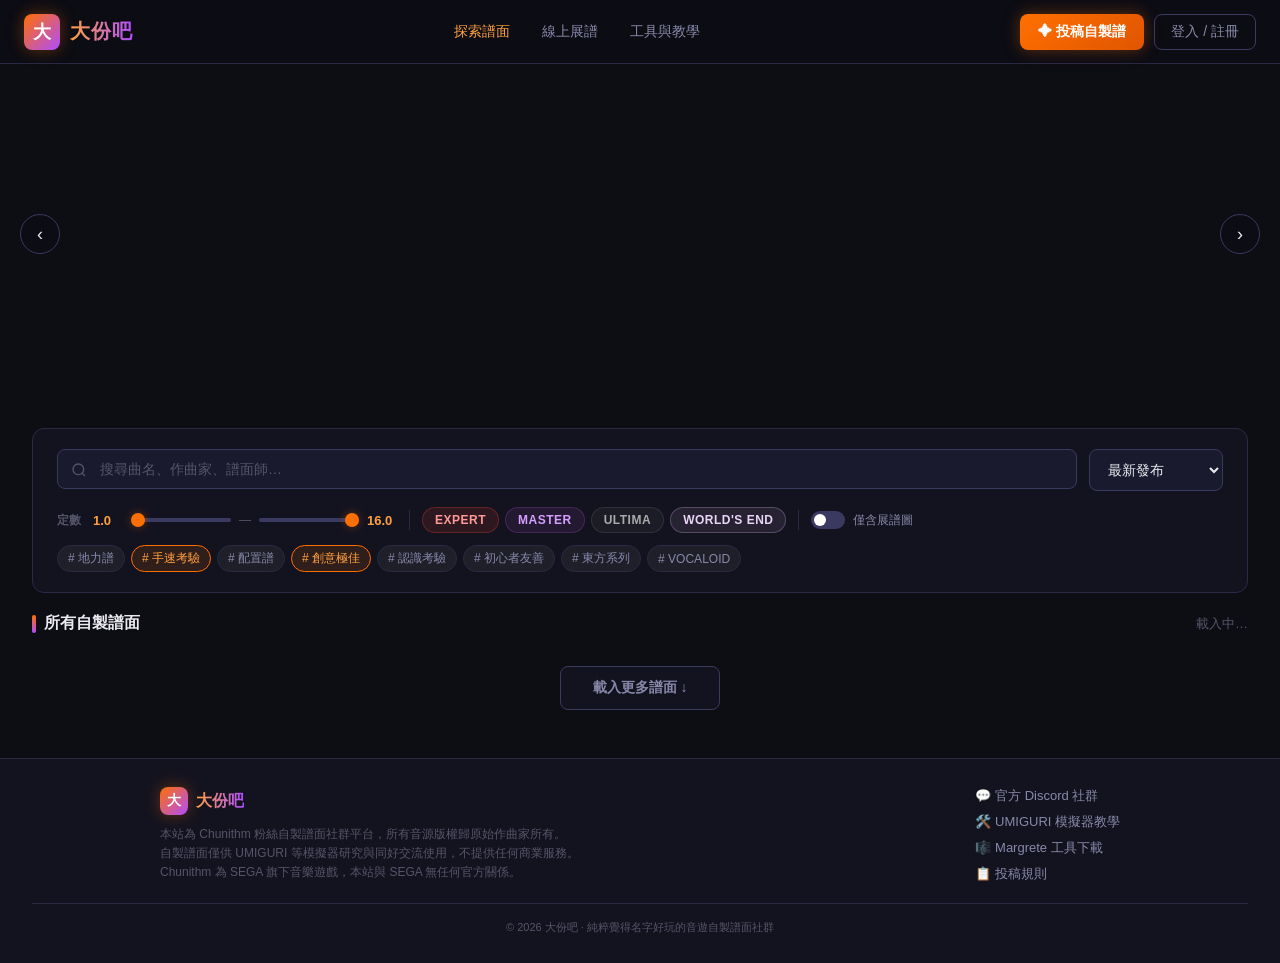
==== index.html @ 1bcd526a "Update account UI, restore provider avatars, and edit published charts" ====
<!DOCTYPE html>
<html lang="zh-TW">
<head>
  <meta charset="UTF-8" />
  <meta name="viewport" content="width=device-width, initial-scale=1.0" />
  <title>大份吧 — Chunithm 自製譜面社群</title>
  <style>
    /* ===== RESET & BASE ===== */
    *, *::before, *::after { box-sizing: border-box; margin: 0; padding: 0; }

    :root {
      --bg: #0d0d14;
      --bg2: #13131f;
      --bg3: #1a1a2e;
      --card-bg: #16162a;
      --border: #2a2a44;
      --border-bright: #3a3a60;
      --orange: #ff6f00;
      --orange-light: #ffa040;
      --orange-glow: rgba(255,111,0,0.35);
      --neon-purple: #b04dff;
      --neon-blue: #3de4ff;
      --neon-pink: #ff3daa;
      --expert: #c0392b;
      --master: #7d3c98;
      --ultima: #1a1a1a;
      --worlds-end: #e8d5f5;
      --text: #eaeaf0;
      --text-dim: #8888aa;
      --text-dimmer: #55556a;
      --radius: 12px;
      --shadow-glow: 0 0 20px rgba(255,111,0,0.2), 0 4px 24px rgba(0,0,0,0.6);
    }

    html { scroll-behavior: smooth; }

    body {
      background: var(--bg);
      color: var(--text);
      font-family: 'Segoe UI', 'Noto Sans TC', sans-serif;
      min-height: 100vh;
      overflow-x: hidden;
    }

    ::-webkit-scrollbar { width: 6px; }
    ::-webkit-scrollbar-track { background: var(--bg); }
    ::-webkit-scrollbar-thumb { background: var(--border-bright); border-radius: 3px; }

    .neon-orange { color: var(--orange-light); text-shadow: 0 0 12px var(--orange-glow); }
    .neon-purple { color: var(--neon-purple); }
    .neon-blue   { color: var(--neon-blue); }

    /* ===== HEADER ===== */
    header {
      position: sticky; top: 0; z-index: 100;
      background: rgba(13,13,20,0.85);
      backdrop-filter: blur(16px);
      border-bottom: 1px solid var(--border);
      padding: 0 24px; height: 64px;
      display: flex; align-items: center; justify-content: space-between; gap: 16px;
    }
    .logo { display: flex; align-items: center; gap: 10px; text-decoration: none; flex-shrink: 0; }
    .logo-icon {
      width: 36px; height: 36px;
      background: linear-gradient(135deg, var(--orange) 0%, var(--neon-purple) 100%);
      border-radius: 8px; display: flex; align-items: center; justify-content: center;
      font-weight: 900; font-size: 18px; color: #fff;
      box-shadow: 0 0 16px var(--orange-glow);
    }
    .logo-text {
      font-size: 20px; font-weight: 900;
      background: linear-gradient(90deg, var(--orange-light), var(--neon-purple));
      -webkit-background-clip: text; -webkit-text-fill-color: transparent;
      letter-spacing: 1px;
    }
    nav { display: flex; align-items: center; gap: 4px; }
    nav a {
      color: var(--text-dim); text-decoration: none;
      padding: 8px 14px; border-radius: 8px; font-size: 14px; font-weight: 500;
      transition: all 0.2s; white-space: nowrap;
    }
    nav a:hover { color: var(--text); background: rgba(255,255,255,0.07); }
    nav a.active { color: var(--orange-light); }
    .header-right { display: flex; align-items: center; gap: 10px; }
    .btn-submit {
      background: linear-gradient(135deg, var(--orange) 0%, #e05500 100%);
      color: #fff; border: none; cursor: pointer;
      padding: 9px 18px; border-radius: 8px; font-size: 14px; font-weight: 700;
      box-shadow: 0 0 16px var(--orange-glow); transition: all 0.2s; white-space: nowrap;
    }
    .btn-submit:hover { transform: translateY(-1px); box-shadow: 0 0 24px var(--orange-glow), 0 4px 12px rgba(0,0,0,0.4); }
    .btn-login {
      background: transparent; color: var(--text-dim);
      border: 1px solid var(--border-bright); cursor: pointer;
      padding: 8px 16px; border-radius: 8px; font-size: 14px; font-weight: 500; transition: all 0.2s;
    }
    .btn-login:hover { color: var(--text); border-color: var(--text-dim); }
    .hamburger { display: none; flex-direction: column; gap: 5px; cursor: pointer; padding: 4px; }
    .hamburger span { display: block; width: 22px; height: 2px; background: var(--text-dim); border-radius: 2px; transition: all 0.3s; }

    /* ===== MOBILE DRAWER ===== */
    .drawer-overlay { display: none; position: fixed; inset: 0; z-index: 200; background: rgba(0,0,0,0.6); backdrop-filter: blur(4px); }
    .drawer-overlay.open { display: block; }
    .drawer {
      position: fixed; top: 0; right: -280px; bottom: 0; width: 260px; z-index: 201;
      background: var(--bg2); border-left: 1px solid var(--border);
      padding: 24px 20px; display: flex; flex-direction: column; gap: 8px; transition: right 0.3s ease;
    }
    .drawer.open { right: 0; }
    .drawer-close { align-self: flex-end; background: none; border: none; color: var(--text-dim); font-size: 24px; cursor: pointer; margin-bottom: 8px; }
    .drawer a { color: var(--text-dim); text-decoration: none; padding: 12px 16px; border-radius: 8px; font-size: 15px; font-weight: 500; transition: all 0.2s; }
    .drawer a:hover { color: var(--text); background: rgba(255,255,255,0.07); }

    /* ===== MODAL ===== */
    .modal-overlay { display: none; position: fixed; inset: 0; z-index: 300; background: rgba(0,0,0,0.7); backdrop-filter: blur(8px); align-items: center; justify-content: center; }
    .modal-overlay.open { display: flex; }
    .modal {
      background: var(--bg2); border: 1px solid var(--border-bright); border-radius: 20px;
      padding: 40px 36px; width: 90%; max-width: 400px; text-align: center;
      box-shadow: var(--shadow-glow); animation: modalIn 0.25s ease;
    }
    @keyframes modalIn { from { opacity:0; transform:scale(0.92) translateY(20px); } to { opacity:1; transform:scale(1) translateY(0); } }
    .modal h2 { font-size: 22px; font-weight: 800; margin-bottom: 8px; }
    .modal p { color: var(--text-dim); font-size: 14px; margin-bottom: 28px; }
    .oauth-btn {
      display: flex; align-items: center; justify-content: center; gap: 12px; width: 100%;
      padding: 13px 20px; border-radius: 10px; border: 1px solid var(--border-bright);
      background: var(--bg3); color: var(--text); font-size: 15px; font-weight: 600;
      cursor: pointer; transition: all 0.2s; margin-bottom: 12px;
    }
    .oauth-btn:hover { border-color: var(--orange); background: rgba(255,111,0,0.08); }
    .modal-close-btn { background: none; border: none; color: var(--text-dimmer); font-size: 13px; cursor: pointer; margin-top: 8px; }
    .modal-close-btn:hover { color: var(--text-dim); }

    /* ===== HERO CAROUSEL ===== */
    .carousel-wrap { position: relative; overflow: hidden; height: 340px; }
    .carousel-track { display: flex; width: 300%; height: 100%; transition: transform 0.6s cubic-bezier(0.4,0,0.2,1); }
    .carousel-slide { width: calc(100% / 3); position: relative; overflow: hidden; flex-shrink: 0; }
    .carousel-bg { position: absolute; inset: 0; background-size: cover; background-position: center; transition: transform 0.6s ease; }
    .carousel-slide:hover .carousel-bg { transform: scale(1.04); }
    .carousel-overlay { position: absolute; inset: 0; background: linear-gradient(to right, rgba(13,13,20,0.95) 0%, rgba(13,13,20,0.5) 60%, transparent 100%); }
    .carousel-content { position: absolute; bottom: 0; left: 0; right: 0; padding: 28px 48px 36px; display: flex; align-items: flex-end; justify-content: space-between; gap: 24px; }
    .carousel-badge { display: inline-flex; align-items: center; gap: 6px; background: rgba(255,111,0,0.2); border: 1px solid var(--orange); color: var(--orange-light); padding: 4px 10px; border-radius: 20px; font-size: 11px; font-weight: 700; letter-spacing: 0.5px; margin-bottom: 10px; }
    .carousel-title { font-size: 28px; font-weight: 900; line-height: 1.2; margin-bottom: 6px; }
    .carousel-meta { color: var(--text-dim); font-size: 13px; margin-bottom: 14px; }
    .difficulty-badge { display: inline-block; padding: 4px 10px; border-radius: 6px; font-size: 12px; font-weight: 800; letter-spacing: 1px; }
    .diff-master { background: #4a1a7a; color: #d59fff; border: 1px solid #7d3c98; }
    .diff-ultima { background: #1a1a1a; color: #aaa;    border: 1px solid #555; }
    .diff-expert { background: #5a0a0a; color: #ff9999; border: 1px solid #c0392b; }
    .diff-we     { background: #2a1a2a; color: var(--worlds-end); border: 1px solid #c8a8e0; }
    .carousel-rating { display: flex; align-items: center; gap: 6px; }
    .stars { color: #ffd700; font-size: 14px; letter-spacing: 1px; }
    .carousel-actions { display: flex; gap: 10px; flex-wrap: wrap; }
    .btn-viewer { background: rgba(255,255,255,0.1); border: 1px solid rgba(255,255,255,0.2); color: var(--text); padding: 9px 16px; border-radius: 8px; font-size: 13px; font-weight: 600; cursor: pointer; transition: all 0.2s; white-space: nowrap; }
    .btn-viewer:hover { background: rgba(255,255,255,0.17); }
    .btn-dl { background: var(--orange); border: none; color: #fff; padding: 9px 16px; border-radius: 8px; font-size: 13px; font-weight: 700; cursor: pointer; box-shadow: 0 0 12px var(--orange-glow); transition: all 0.2s; white-space: nowrap; }
    .btn-dl:hover { background: var(--orange-light); }
    .carousel-dots { position: absolute; bottom: 16px; left: 50%; transform: translateX(-50%); display: flex; gap: 8px; }
    .dot { width: 8px; height: 8px; border-radius: 50%; background: rgba(255,255,255,0.25); border: none; cursor: pointer; transition: all 0.3s; padding: 0; }
    .dot.active { background: var(--orange); width: 24px; border-radius: 4px; box-shadow: 0 0 8px var(--orange-glow); }
    .carousel-arrow { position: absolute; top: 50%; transform: translateY(-50%); background: rgba(13,13,20,0.6); border: 1px solid var(--border-bright); color: var(--text); width: 40px; height: 40px; border-radius: 50%; cursor: pointer; font-size: 18px; display: flex; align-items: center; justify-content: center; z-index: 10; transition: all 0.2s; }
    .carousel-arrow:hover { background: rgba(255,111,0,0.2); border-color: var(--orange); }
    .arrow-prev { left: 20px; }
    .arrow-next { right: 20px; }

    /* ===== SEARCH BAR ===== */
    .search-section { padding: 24px 32px 0; }
    .search-card { background: var(--bg2); border: 1px solid var(--border); border-radius: var(--radius); padding: 20px 24px; }
    .search-row { display: flex; gap: 12px; margin-bottom: 16px; flex-wrap: wrap; }
    .search-input-wrap { flex: 1; min-width: 200px; position: relative; }
    .search-input-wrap svg { position: absolute; left: 14px; top: 50%; transform: translateY(-50%); color: var(--text-dimmer); }
    .search-input { width: 100%; background: var(--bg3); border: 1px solid var(--border-bright); color: var(--text); padding: 11px 14px 11px 42px; border-radius: 8px; font-size: 14px; outline: none; transition: border-color 0.2s; }
    .search-input::placeholder { color: var(--text-dimmer); }
    .search-input:focus { border-color: var(--orange); }
    .sort-select { background: var(--bg3); border: 1px solid var(--border-bright); color: var(--text); padding: 11px 14px; border-radius: 8px; font-size: 14px; outline: none; cursor: pointer; }
    .sort-select:focus { border-color: var(--orange); }
    .filter-row { display: flex; align-items: center; gap: 12px; flex-wrap: wrap; }
    .filter-label { font-size: 12px; font-weight: 600; color: var(--text-dimmer); white-space: nowrap; }
    .range-wrap { display: flex; align-items: center; gap: 8px; }
    .range-wrap input[type=range] { -webkit-appearance: none; width: 100px; height: 4px; background: var(--border-bright); border-radius: 2px; outline: none; cursor: pointer; }
    .range-wrap input[type=range]::-webkit-slider-thumb { -webkit-appearance: none; width: 14px; height: 14px; border-radius: 50%; background: var(--orange); box-shadow: 0 0 8px var(--orange-glow); cursor: pointer; }
    .range-value { font-size: 13px; color: var(--orange-light); font-weight: 700; min-width: 30px; }
    .diff-tags { display: flex; gap: 6px; flex-wrap: wrap; }
    .diff-tag { padding: 5px 12px; border-radius: 20px; font-size: 12px; font-weight: 700; cursor: pointer; border: 1px solid transparent; transition: all 0.2s; letter-spacing: 0.5px; }
    .diff-tag.expert { background: rgba(192,57,43,0.15); color: #ff9999; border-color: rgba(192,57,43,0.4); }
    .diff-tag.expert.active { background: rgba(192,57,43,0.4); border-color: #c0392b; }
    .diff-tag.master { background: rgba(125,60,152,0.15); color: #d59fff; border-color: rgba(125,60,152,0.4); }
    .diff-tag.master.active { background: rgba(125,60,152,0.4); border-color: #7d3c98; }
    .diff-tag.ultima { background: rgba(80,80,80,0.15); color: #aaa; border-color: rgba(80,80,80,0.4); }
    .diff-tag.ultima.active { background: rgba(80,80,80,0.4); border-color: #666; }
    .diff-tag.we { background: rgba(200,168,224,0.1); color: var(--worlds-end); border-color: rgba(200,168,224,0.3); }
    .diff-tag.we.active { background: rgba(200,168,224,0.25); border-color: #c8a8e0; }
    .topic-tags { display: flex; gap: 6px; flex-wrap: wrap; }
    .topic-tag { padding: 4px 10px; border-radius: 20px; font-size: 12px; font-weight: 500; cursor: pointer; background: rgba(255,255,255,0.05); border: 1px solid var(--border); color: var(--text-dim); transition: all 0.2s; }
    .topic-tag:hover { border-color: var(--orange); color: var(--orange-light); }
    .topic-tag.active { background: rgba(255,111,0,0.12); border-color: var(--orange); color: var(--orange-light); }
    .toggle-wrap { display: flex; align-items: center; gap: 8px; cursor: pointer; user-select: none; }
    .toggle { position: relative; width: 34px; height: 18px; }
    .toggle input { opacity: 0; width: 0; height: 0; }
    .toggle-slider { position: absolute; inset: 0; background: var(--border-bright); border-radius: 18px; transition: background 0.3s; }
    .toggle-slider::before { content: ''; position: absolute; width: 12px; height: 12px; border-radius: 50%; background: #fff; top: 3px; left: 3px; transition: transform 0.3s; }
    .toggle input:checked + .toggle-slider { background: var(--orange); }
    .toggle input:checked + .toggle-slider::before { transform: translateX(16px); }
    .toggle-label { font-size: 12px; color: var(--text-dim); }

    /* ===== CHART GRID ===== */
    .grid-section { padding: 20px 32px 40px; }
    .section-header { display: flex; align-items: center; justify-content: space-between; margin-bottom: 16px; }
    .section-title { font-size: 16px; font-weight: 700; color: var(--text); display: flex; align-items: center; gap: 8px; }
    .section-title::before { content: ''; display: block; width: 4px; height: 18px; background: linear-gradient(to bottom, var(--orange), var(--neon-purple)); border-radius: 2px; }
    .result-count { font-size: 13px; color: var(--text-dimmer); }
    .chart-grid { display: grid; grid-template-columns: repeat(4, 1fr); gap: 16px; }
    .chart-card { background: var(--card-bg); border: 1px solid var(--border); border-radius: var(--radius); overflow: hidden; cursor: pointer; transition: all 0.25s; position: relative; display: flex; flex-direction: column; }
    .chart-card:hover { border-color: var(--orange); transform: translateY(-4px); box-shadow: 0 8px 32px rgba(255,111,0,0.15), 0 0 0 1px rgba(255,111,0,0.1); }
    .chart-card:hover .card-hover-actions { opacity: 1; }
    .chart-card:hover .card-cover-img { transform: scale(1.06); }
    .card-cover { position: relative; overflow: hidden; aspect-ratio: 16/9; background: var(--bg3); }
    .card-cover-img { width: 100%; height: 100%; display: flex; align-items: center; justify-content: center; font-size: 48px; background: linear-gradient(135deg, #1a1a2e, #2a1a3e); transition: transform 0.4s ease; }
    .card-diff-badge { position: absolute; top: 8px; right: 8px; padding: 3px 8px; border-radius: 6px; font-size: 11px; font-weight: 800; letter-spacing: 1px; }
    .card-viewer-badge { position: absolute; top: 8px; left: 8px; background: rgba(61,228,255,0.15); border: 1px solid rgba(61,228,255,0.3); color: var(--neon-blue); padding: 3px 8px; border-radius: 6px; font-size: 11px; font-weight: 700; }
    .card-hover-actions { position: absolute; inset: 0; background: rgba(13,13,20,0.7); display: flex; align-items: center; justify-content: center; gap: 10px; opacity: 0; transition: opacity 0.25s; }
    .card-hover-btn { background: rgba(255,255,255,0.1); border: 1px solid rgba(255,255,255,0.2); color: var(--text); padding: 8px 14px; border-radius: 8px; font-size: 12px; font-weight: 600; cursor: pointer; transition: all 0.2s; backdrop-filter: blur(4px); }
    .card-hover-btn:hover { background: var(--orange); border-color: var(--orange); }
    .card-hover-btn.primary { background: var(--orange); border-color: var(--orange); }
    .card-hover-btn.primary:hover { background: var(--orange-light); }
    .card-body { padding: 12px 14px 14px; flex: 1; display: flex; flex-direction: column; }
    .card-title { font-size: 14px; font-weight: 800; line-height: 1.3; margin-bottom: 4px; color: var(--text); }
    .card-composer { font-size: 12px; color: var(--text-dimmer); margin-bottom: 4px; }
    .card-designer { font-size: 11px; color: var(--text-dimmer); margin-bottom: 10px; }
    .card-designer span { color: var(--orange-light); }
    .card-footer { display: flex; align-items: center; justify-content: space-between; flex-wrap: wrap; gap: 4px; }
    .card-rating { display: flex; align-items: center; gap: 4px; }
    .stars-sm { color: #ffd700; font-size: 11px; }
    .rating-val { font-size: 12px; font-weight: 700; color: var(--text); }
    .card-badges { display: flex; gap: 4px; flex-wrap: wrap; }
    .badge-zip { background: rgba(255,111,0,0.12); border: 1px solid rgba(255,111,0,0.25); color: var(--orange-light); padding: 2px 7px; border-radius: 4px; font-size: 10px; font-weight: 700; }
    .card-stats { display: flex; gap: 10px; align-items: center; margin-top: 6px; }
    .stat { font-size: 11px; color: var(--text-dimmer); display: flex; align-items: center; gap: 3px; }
    .load-more-wrap { display: flex; justify-content: center; padding: 16px 0 8px; }
    .btn-load-more { background: var(--bg2); border: 1px solid var(--border-bright); color: var(--text-dim); padding: 12px 32px; border-radius: 8px; font-size: 14px; font-weight: 600; cursor: pointer; transition: all 0.2s; }
    .btn-load-more:hover { border-color: var(--orange); color: var(--orange-light); }

    /* ===== FOOTER ===== */
    footer { border-top: 1px solid var(--border); padding: 28px 32px; background: var(--bg2); }
    .footer-inner { max-width: 960px; margin: 0 auto; display: flex; align-items: flex-start; justify-content: space-between; gap: 24px; flex-wrap: wrap; }
    .footer-logo { display: flex; align-items: center; gap: 8px; margin-bottom: 10px; }
    .footer-disclaimer { font-size: 12px; color: var(--text-dimmer); line-height: 1.6; max-width: 440px; }
    .footer-links { display: flex; flex-direction: column; gap: 8px; }
    .footer-links a { color: var(--text-dim); text-decoration: none; font-size: 13px; transition: color 0.2s; }
    .footer-links a:hover { color: var(--orange-light); }
    .footer-copy { text-align: center; font-size: 11px; color: var(--text-dimmer); margin-top: 20px; padding-top: 16px; border-top: 1px solid var(--border); }

    /* ===== RESPONSIVE ===== */
    @media (max-width: 1100px) { .chart-grid { grid-template-columns: repeat(3, 1fr); } }
    @media (max-width: 840px) {
      nav { display: none; }
      .hamburger { display: flex; }
      .carousel-wrap { height: 260px; }
      .carousel-content { padding: 16px 24px 24px; }
      .carousel-title { font-size: 20px; }
      .chart-grid { grid-template-columns: repeat(2, 1fr); }
      .search-section, .grid-section { padding-left: 16px; padding-right: 16px; }
    }
    @media (max-width: 500px) {
      .header-right .btn-submit { display: none; }
      .carousel-wrap { height: 220px; }
      .carousel-title { font-size: 16px; }
    }
  .account-link:hover { opacity:.8; }
.account-link:focus-visible { outline:2px solid var(--orange); outline-offset:4px; }
</style>
<script defer src="js/login-controls.js"></script>
<script type="module" src="js/auth.js"></script>
<script type="module" src="js/pages/index.js"></script>
</head>
<body>

<!-- ===== HEADER ===== -->
<header>
  <a class="logo" href="#">
    <div class="logo-icon">大</div>
    <span class="logo-text">大份吧</span>
  </a>
  <nav>
    <a href="#" class="active">探索譜面</a>
    <a href="#">線上展譜</a>
    <a href="#">工具與教學</a>
  </nav>
  <div class="header-right">
    <button class="btn-submit" onclick="requireAuth(() => location.href='charter_studio.html')">✦ 投稿自製譜</button>
    <button class="btn-login" data-auth="guest" onclick="openModal()">登入 / 註冊</button><span data-auth="user" style="display:none;align-items:center;gap:8px;max-width:220px;">
  <a class="account-link" href="charter_studio.html#profile" aria-label="我的帳號" style="display:inline-flex;align-items:center;gap:8px;min-width:0;color:inherit;text-decoration:none;cursor:pointer;"><img data-user="avatar" alt="使用者頭像" referrerpolicy="no-referrer" style="display:none;width:28px;height:28px;border-radius:50%;object-fit:cover;" onerror="this.style.display='none'">
  <span data-user="name" style="font-size:13px;overflow:hidden;text-overflow:ellipsis;white-space:nowrap;"></span>
  </a><button class="btn-login" onclick="event.stopPropagation();logout()">登出</button>
</span>
    <div class="hamburger" onclick="openDrawer()">
      <span></span><span></span><span></span>
    </div>
  </div>
</header>

<!-- ===== MOBILE DRAWER ===== -->
<div class="drawer-overlay" id="drawerOverlay" onclick="closeDrawer()"></div>
<div class="drawer" id="drawer">
  <button class="drawer-close" onclick="closeDrawer()">✕</button>
  <a href="#">🎵 探索譜面</a>
  <a href="#">🖼️ 線上展譜</a>
  <a href="#">🛠️ 工具與教學</a>
  <button class="btn-submit" onclick="closeDrawer();requireAuth(() => location.href='charter_studio.html');" style="margin-top:8px;">✦ 投稿自製譜</button>
  <button class="btn-login" data-auth="guest" onclick="closeDrawer();openLoginModal();" style="margin-top:6px;">登入 / 註冊</button>
<div data-auth="user" style="display:none;margin-top:6px;">
  <span data-user="name" style="font-size:13px;"></span>
  <button class="btn-login" onclick="closeDrawer();logout()">登出</button>
</div>
</div>

<!-- ===== LOGIN MODAL ===== -->
<div class="modal-overlay" id="modalOverlay" onclick="handleOverlayClick(event)">
  <div class="modal">
    <h2>👾 加入大份吧</h2>
    <p>使用第三方帳號快速登入，無需密碼或驗證信</p>
    <button class="oauth-btn" data-oauth="discord" onclick="loginWithDiscord()">
      <svg width="20" height="20" viewBox="0 0 24 24" fill="#5865F2"><path d="M20.317 4.37a19.791 19.791 0 0 0-4.885-1.515.074.074 0 0 0-.079.037c-.21.375-.444.864-.608 1.25a18.27 18.27 0 0 0-5.487 0 12.64 12.64 0 0 0-.617-1.25.077.077 0 0 0-.079-.037A19.736 19.736 0 0 0 3.677 4.37a.07.07 0 0 0-.032.027C.533 9.046-.32 13.58.099 18.057a.082.082 0 0 0 .031.057 19.9 19.9 0 0 0 5.993 3.03.078.078 0 0 0 .084-.028 14.09 14.09 0 0 0 1.226-1.994.076.076 0 0 0-.041-.106 13.107 13.107 0 0 1-1.872-.892.077.077 0 0 1-.008-.128 10.2 10.2 0 0 0 .372-.292.074.074 0 0 1 .077-.01c3.928 1.793 8.18 1.793 12.062 0a.074.074 0 0 1 .078.01c.12.098.246.198.373.292a.077.077 0 0 1-.006.127 12.299 12.299 0 0 1-1.873.892.077.077 0 0 0-.041.107c.36.698.772 1.362 1.225 1.993a.076.076 0 0 0 .084.028 19.839 19.839 0 0 0 6.002-3.03.077.077 0 0 0 .032-.054c.5-5.177-.838-9.674-3.549-13.66a.061.061 0 0 0-.031-.03z"/></svg>
      以 Discord 帳號登入
    </button>
    <button class="oauth-btn" data-oauth="google" onclick="loginWithGoogle()">
      <svg width="20" height="20" viewBox="0 0 24 24"><path d="M22.56 12.25c0-.78-.07-1.53-.2-2.25H12v4.26h5.92c-.26 1.37-1.04 2.53-2.21 3.31v2.77h3.57c2.08-1.92 3.28-4.74 3.28-8.09z" fill="#4285F4"/><path d="M12 23c2.97 0 5.46-.98 7.28-2.66l-3.57-2.77c-.98.66-2.23 1.06-3.71 1.06-2.86 0-5.29-1.93-6.16-4.53H2.18v2.84C3.99 20.53 7.7 23 12 23z" fill="#34A853"/><path d="M5.84 14.09c-.22-.66-.35-1.36-.35-2.09s.13-1.43.35-2.09V7.07H2.18C1.43 8.55 1 10.22 1 12s.43 3.45 1.18 4.93l2.85-2.22.81-.62z" fill="#FBBC05"/><path d="M12 5.38c1.62 0 3.06.56 4.21 1.64l3.15-3.15C17.45 2.09 14.97 1 12 1 7.7 1 3.99 3.47 2.18 7.07l3.66 2.84c.87-2.6 3.3-4.53 6.16-4.53z" fill="#EA4335"/></svg>
      以 Google 帳號登入
    </button>
    <button class="modal-close-btn" onclick="closeModal()">取消，稍後再說</button>
  </div>
</div>

<div class="carousel-wrap"><button class="carousel-arrow arrow-prev" onclick="prevSlide()">‹</button><button class="carousel-arrow arrow-next" onclick="nextSlide()">›</button><div class="carousel-track" id="carouselTrack"></div><div class="carousel-dots" id="carouselDots"></div></div>
<div class="search-section">
  <div class="search-card">
    <div class="search-row">
      <div class="search-input-wrap">
        <svg width="16" height="16" viewBox="0 0 24 24" fill="none" stroke="currentColor" stroke-width="2"><circle cx="11" cy="11" r="8"/><path d="m21 21-4.35-4.35"/></svg>
        <input id="searchInput" class="search-input" type="text" placeholder="搜尋曲名、作曲家、譜面師…" />
      </div>
      <select id="sortSelect" class="sort-select">
        <option value="published_at">最新發布</option>
        <option value="avg_rating">評分最高</option>
        <option value="download_count">最多下載</option>
        <option value="rating_desc">定數由高至低</option>
      </select>
    </div>
    <div class="filter-row">
      <span class="filter-label">定數</span>
      <div class="range-wrap">
        <span class="range-value" id="minVal">1.0</span>
        <input type="range" min="10" max="160" value="10" step="1" oninput="updateRange('min',this.value)">
        <span style="color:var(--text-dimmer);font-size:12px;">—</span>
        <input type="range" min="10" max="160" value="160" step="1" oninput="updateRange('max',this.value)">
        <span class="range-value" id="maxVal">16.0</span>
      </div>
      <span style="width:1px;height:20px;background:var(--border);flex-shrink:0;"></span>
      <div class="diff-tags">
        <button class="diff-tag expert" onclick="filterDifficulty(this,'EXPERT')">EXPERT</button>
        <button class="diff-tag master" onclick="filterDifficulty(this,'MASTER')">MASTER</button>
        <button class="diff-tag ultima" onclick="filterDifficulty(this,'ULTIMA')">ULTIMA</button>
        <button class="diff-tag we" onclick="filterDifficulty(this,'WORLDS_END')">WORLD'S END</button>
      </div>
      <span style="width:1px;height:20px;background:var(--border);flex-shrink:0;"></span>
      <label class="toggle-wrap">
        <div class="toggle">
          <input type="checkbox" />
          <div class="toggle-slider"></div>
        </div>
        <span class="toggle-label">僅含展譜圖</span>
      </label>
    </div>
    <div style="margin-top:12px;">
      <div class="topic-tags" id="topicTags">
        <button class="topic-tag" onclick="toggleTag(this)"># 地力譜</button>
        <button class="topic-tag active" onclick="toggleTag(this)"># 手速考驗</button>
        <button class="topic-tag" onclick="toggleTag(this)"># 配置譜</button>
        <button class="topic-tag active" onclick="toggleTag(this)"># 創意極佳</button>
        <button class="topic-tag" onclick="toggleTag(this)"># 認識考驗</button>
        <button class="topic-tag" onclick="toggleTag(this)"># 初心者友善</button>
        <button class="topic-tag" onclick="toggleTag(this)"># 東方系列</button>
        <button class="topic-tag" onclick="toggleTag(this)"># VOCALOID</button>
      </div>
    </div>
  </div>
</div>

<!-- ===== CHART GRID ===== -->
<div class="grid-section">
  <div class="section-header">
    <div class="section-title">所有自製譜面</div>
    <span class="result-count" id="resultCount">載入中…</span>
  </div>
  <div class="chart-grid" id="chartGrid"></div>
  <div class="load-more-wrap">
    <button id="loadMoreBtn" class="btn-load-more">載入更多譜面 ↓</button>
  </div>
</div>

<!-- ===== FOOTER ===== -->
<footer>
  <div class="footer-inner">
    <div>
      <div class="footer-logo">
        <div class="logo-icon" style="width:28px;height:28px;font-size:14px;">大</div>
        <span style="font-size:16px;font-weight:900;background:linear-gradient(90deg,var(--orange-light),var(--neon-purple));-webkit-background-clip:text;-webkit-text-fill-color:transparent;">大份吧</span>
      </div>
      <p class="footer-disclaimer">
        本站為 Chunithm 粉絲自製譜面社群平台，所有音源版權歸原始作曲家所有。<br>
        自製譜面僅供 UMIGURI 等模擬器研究與同好交流使用，不提供任何商業服務。<br>
        Chunithm 為 SEGA 旗下音樂遊戲，本站與 SEGA 無任何官方關係。
      </p>
    </div>
    <div class="footer-links">
      <a href="#">💬 官方 Discord 社群</a>
      <a href="#">🛠️ UMIGURI 模擬器教學</a>
      <a href="#">🎼 Margrete 工具下載</a>
      <a href="#">📋 投稿規則</a>
    </div>
  </div>
  <p class="footer-copy">© 2026 大份吧 · 純粹覺得名字好玩的音遊自製譜面社群</p>
</footer>

<script>
// ---- Modal ----
const modalOverlay = document.getElementById('modalOverlay');
function openModal() { modalOverlay.classList.add('open'); }
function closeModal() { modalOverlay.classList.remove('open'); }
function handleOverlayClick(e) { if (e.target === modalOverlay) closeModal(); }

// ---- Drawer ----
function openDrawer() {
  document.getElementById('drawer').classList.add('open');
  document.getElementById('drawerOverlay').classList.add('open');
}
function closeDrawer() {
  document.getElementById('drawer').classList.remove('open');
  document.getElementById('drawerOverlay').classList.remove('open');
}

// ---- Range Slider ----
function updateRange(type, val) {
  document.getElementById(type === 'min' ? 'minVal' : 'maxVal').textContent = (parseInt(val)/10).toFixed(1);
}

// ---- Tags ----
function toggleTag(el) { el.classList.toggle('active'); }

</script>
</body>
</html>
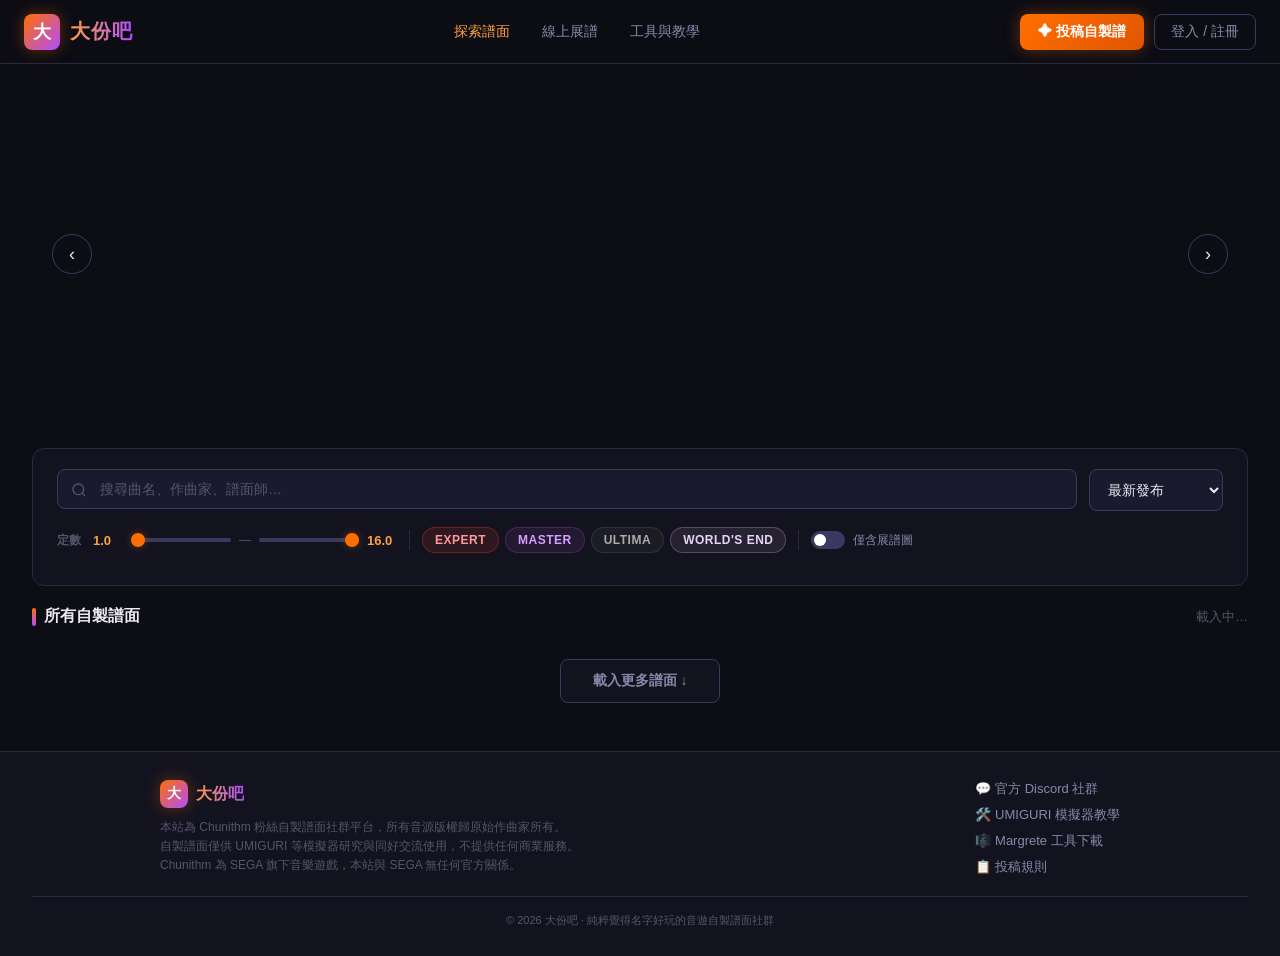
==== commit 826d38ff: "Add custom tag autocomplete and featured chart cover previews" ====
--- a/index.html
+++ b/index.html
@@ -133,16 +133,22 @@
     .modal-close-btn:hover { color: var(--text-dim); }
 
     /* ===== HERO CAROUSEL ===== */
-    .carousel-wrap { position: relative; overflow: hidden; height: 340px; }
+    .carousel-wrap { position: relative; overflow: hidden; height: 340px; margin: 20px 32px 0; border-radius: var(--radius); isolation: isolate; }
     .carousel-track { display: flex; width: 300%; height: 100%; transition: transform 0.6s cubic-bezier(0.4,0,0.2,1); }
     .carousel-slide { width: calc(100% / 3); position: relative; overflow: hidden; flex-shrink: 0; }
-    .carousel-bg { position: absolute; inset: 0; background-size: cover; background-position: center; transition: transform 0.6s ease; }
+    .carousel-bg { position: absolute; inset: 0; display: flex; align-items: center; justify-content: center; font-size: 72px; background: linear-gradient(135deg, #1a1a2e, #2a1a3e); transition: transform 0.6s ease; }
     .carousel-slide:hover .carousel-bg { transform: scale(1.04); }
-    .carousel-overlay { position: absolute; inset: 0; background: linear-gradient(to right, rgba(13,13,20,0.95) 0%, rgba(13,13,20,0.5) 60%, transparent 100%); }
-    .carousel-content { position: absolute; bottom: 0; left: 0; right: 0; padding: 28px 48px 36px; display: flex; align-items: flex-end; justify-content: space-between; gap: 24px; }
+    .carousel-overlay { position: absolute; inset: 0; background: linear-gradient(to top, rgba(13,13,20,0.94) 0%, rgba(13,13,20,0.65) 35%, rgba(13,13,20,0.12) 75%, transparent 100%); }
+    .carousel-card-link { position: absolute; inset: 0; z-index: 1; }
+    .carousel-card-link:focus-visible { outline: 3px solid var(--orange); outline-offset: -3px; border-radius: var(--radius); }
+    .carousel-content { position: absolute; bottom: 0; left: 0; right: 0; padding: 28px 64px 40px; display: flex; align-items: flex-end; justify-content: space-between; gap: 24px; color: #fff; text-shadow: 0 1px 4px #000; pointer-events: none; z-index: 2; }
+    .carousel-info { min-width: 0; flex: 1; }
+    .carousel-details { display: flex; align-items: center; flex-wrap: wrap; gap: 10px; }
+    .carousel-tags { display: flex; flex-wrap: wrap; gap: 6px; margin-top: 8px; max-height: 48px; overflow: hidden; }
+    .carousel-tag { font-size: 11px; padding: 3px 8px; border-radius: 12px; background: rgba(13,13,20,0.6); max-width: 100%; overflow: hidden; text-overflow: ellipsis; white-space: nowrap; }
     .carousel-badge { display: inline-flex; align-items: center; gap: 6px; background: rgba(255,111,0,0.2); border: 1px solid var(--orange); color: var(--orange-light); padding: 4px 10px; border-radius: 20px; font-size: 11px; font-weight: 700; letter-spacing: 0.5px; margin-bottom: 10px; }
-    .carousel-title { font-size: 28px; font-weight: 900; line-height: 1.2; margin-bottom: 6px; }
-    .carousel-meta { color: var(--text-dim); font-size: 13px; margin-bottom: 14px; }
+    .carousel-title { font-size: 28px; font-weight: 900; line-height: 1.2; margin-bottom: 6px; overflow-wrap: anywhere; display: -webkit-box; -webkit-box-orient: vertical; -webkit-line-clamp: 2; overflow: hidden; }
+    .carousel-meta { color: #eee; font-size: 13px; margin-bottom: 10px; white-space: nowrap; overflow: hidden; text-overflow: ellipsis; }
     .difficulty-badge { display: inline-block; padding: 4px 10px; border-radius: 6px; font-size: 12px; font-weight: 800; letter-spacing: 1px; }
     .diff-master { background: #4a1a7a; color: #d59fff; border: 1px solid #7d3c98; }
     .diff-ultima { background: #1a1a1a; color: #aaa;    border: 1px solid #555; }
@@ -150,7 +156,9 @@
     .diff-we     { background: #2a1a2a; color: var(--worlds-end); border: 1px solid #c8a8e0; }
     .carousel-rating { display: flex; align-items: center; gap: 6px; }
     .stars { color: #ffd700; font-size: 14px; letter-spacing: 1px; }
-    .carousel-actions { display: flex; gap: 10px; flex-wrap: wrap; }
+    .carousel-actions { display: flex; gap: 10px; flex-wrap: wrap; max-width: 100%; }
+    .carousel-actions a, .carousel-actions button { pointer-events: auto; }
+    .carousel-dots { z-index: 3; }
     .btn-viewer { background: rgba(255,255,255,0.1); border: 1px solid rgba(255,255,255,0.2); color: var(--text); padding: 9px 16px; border-radius: 8px; font-size: 13px; font-weight: 600; cursor: pointer; transition: all 0.2s; white-space: nowrap; }
     .btn-viewer:hover { background: rgba(255,255,255,0.17); }
     .btn-dl { background: var(--orange); border: none; color: #fff; padding: 9px 16px; border-radius: 8px; font-size: 13px; font-weight: 700; cursor: pointer; box-shadow: 0 0 12px var(--orange-glow); transition: all 0.2s; white-space: nowrap; }
@@ -255,19 +263,31 @@
     @media (max-width: 840px) {
       nav { display: none; }
       .hamburger { display: flex; }
-      .carousel-wrap { height: 260px; }
-      .carousel-content { padding: 16px 24px 24px; }
+      .carousel-wrap { height: 300px; margin: 16px 16px 0; }
+      .carousel-content { padding: 16px 48px 36px; flex-direction: column; align-items: stretch; gap: 10px; }
+      .carousel-info { flex: none; }
+      .carousel-badge { margin-bottom: 6px; }
+      .carousel-actions { gap: 6px; }
+      .carousel-actions a, .carousel-actions button { padding: 7px 10px; font-size: 12px; }
+      .carousel-arrow { width: 28px; height: 28px; }
+      .arrow-prev { left: 8px; }
+      .arrow-next { right: 8px; }
       .carousel-title { font-size: 20px; }
       .chart-grid { grid-template-columns: repeat(2, 1fr); }
       .search-section, .grid-section { padding-left: 16px; padding-right: 16px; }
     }
     @media (max-width: 500px) {
       .header-right .btn-submit { display: none; }
-      .carousel-wrap { height: 220px; }
+      .carousel-wrap { height: 280px; }
+      .carousel-content { padding-left: 38px; padding-right: 38px; }
       .carousel-title { font-size: 16px; }
     }
+    @media (prefers-reduced-motion: reduce) { .carousel-track, .carousel-bg { transition: none; } }
   .account-link:hover { opacity:.8; }
 .account-link:focus-visible { outline:2px solid var(--orange); outline-offset:4px; }
+.account-link { display:inline-flex;align-items:center;gap:8px;min-width:0;color:inherit;text-decoration:none;cursor:pointer; }
+.account-link:hover { opacity:.8; }
+.account-link:focus-visible { outline:2px solid var(--orange);outline-offset:4px; }
 </style>
 <script defer src="js/login-controls.js"></script>
 <script type="module" src="js/auth.js"></script>
@@ -287,9 +307,9 @@
     <a href="#">工具與教學</a>
   </nav>
   <div class="header-right">
-    <button class="btn-submit" onclick="requireAuth(() => location.href='charter_studio.html')">✦ 投稿自製譜</button>
+    <button class="btn-submit" onclick="requireAuth(() => location.href='charter_studio.html#upload')">✦ 投稿自製譜</button>
     <button class="btn-login" data-auth="guest" onclick="openModal()">登入 / 註冊</button><span data-auth="user" style="display:none;align-items:center;gap:8px;max-width:220px;">
-  <a class="account-link" href="charter_studio.html#profile" aria-label="我的帳號" style="display:inline-flex;align-items:center;gap:8px;min-width:0;color:inherit;text-decoration:none;cursor:pointer;"><img data-user="avatar" alt="使用者頭像" referrerpolicy="no-referrer" style="display:none;width:28px;height:28px;border-radius:50%;object-fit:cover;" onerror="this.style.display='none'">
+  <a class="account-link" data-account-link href="charter_studio.html#profile" aria-label="我的帳號" style="display:inline-flex;align-items:center;gap:8px;min-width:0;color:inherit;text-decoration:none;cursor:pointer;"><img data-user="avatar" alt="使用者頭像" referrerpolicy="no-referrer" style="display:none;width:28px;height:28px;border-radius:50%;object-fit:cover;" onerror="this.style.display='none'">
   <span data-user="name" style="font-size:13px;overflow:hidden;text-overflow:ellipsis;white-space:nowrap;"></span>
   </a><button class="btn-login" onclick="event.stopPropagation();logout()">登出</button>
 </span>
@@ -372,16 +392,7 @@
       </label>
     </div>
     <div style="margin-top:12px;">
-      <div class="topic-tags" id="topicTags">
-        <button class="topic-tag" onclick="toggleTag(this)"># 地力譜</button>
-        <button class="topic-tag active" onclick="toggleTag(this)"># 手速考驗</button>
-        <button class="topic-tag" onclick="toggleTag(this)"># 配置譜</button>
-        <button class="topic-tag active" onclick="toggleTag(this)"># 創意極佳</button>
-        <button class="topic-tag" onclick="toggleTag(this)"># 認識考驗</button>
-        <button class="topic-tag" onclick="toggleTag(this)"># 初心者友善</button>
-        <button class="topic-tag" onclick="toggleTag(this)"># 東方系列</button>
-        <button class="topic-tag" onclick="toggleTag(this)"># VOCALOID</button>
-      </div>
+      <div class="topic-tags" id="topicTags"></div>
     </div>
   </div>
 </div>
@@ -445,8 +456,9 @@
 }
 
 // ---- Tags ----
-function toggleTag(el) { el.classList.toggle('active'); }
+
 
 </script>
+<script src="js/account-navigation.js"></script>
 </body>
 </html>
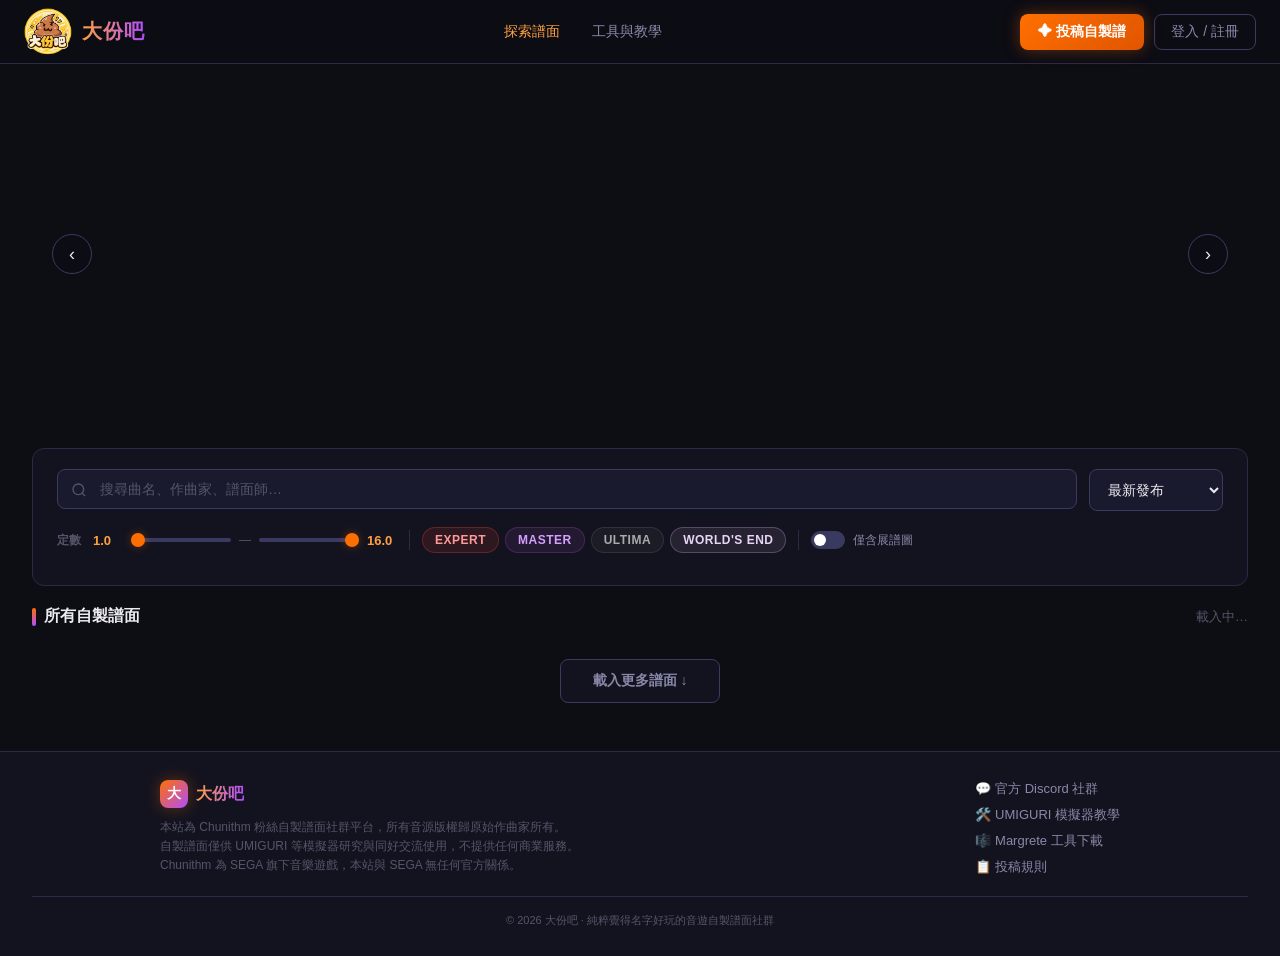
==== commit 98c753b9: "feat: add unique downloads, update logo and remove legacy viewer" ====
--- a/index.html
+++ b/index.html
@@ -292,18 +292,18 @@
 <script defer src="js/login-controls.js"></script>
 <script type="module" src="js/auth.js"></script>
 <script type="module" src="js/pages/index.js"></script>
+<link rel="stylesheet" href="css/brand-logo.css" />
 </head>
 <body>
 
 <!-- ===== HEADER ===== -->
 <header>
-  <a class="logo" href="#">
-    <div class="logo-icon">大</div>
+  <a class="logo" href="index.html" aria-label="大份吧首頁">
+    <img class="brand-logo" src="assets/logo_daifenba.png" alt="" width="48" height="48" />
     <span class="logo-text">大份吧</span>
   </a>
   <nav>
     <a href="#" class="active">探索譜面</a>
-    <a href="#">線上展譜</a>
     <a href="#">工具與教學</a>
   </nav>
   <div class="header-right">
@@ -324,7 +324,6 @@
 <div class="drawer" id="drawer">
   <button class="drawer-close" onclick="closeDrawer()">✕</button>
   <a href="#">🎵 探索譜面</a>
-  <a href="#">🖼️ 線上展譜</a>
   <a href="#">🛠️ 工具與教學</a>
   <button class="btn-submit" onclick="closeDrawer();requireAuth(() => location.href='charter_studio.html');" style="margin-top:8px;">✦ 投稿自製譜</button>
   <button class="btn-login" data-auth="guest" onclick="closeDrawer();openLoginModal();" style="margin-top:6px;">登入 / 註冊</button>
--- a/css/brand-logo.css
+++ b/css/brand-logo.css
@@ -0,0 +1,17 @@
+/* Original supplied artwork; contain preserves the full logo and its proportions. */
+.brand-logo {
+  display: block;
+  width: 48px;
+  height: 48px;
+  flex: 0 0 auto;
+  object-fit: contain;
+}
+header > .logo {
+  flex-shrink: 0;
+}
+@media (max-width: 500px) {
+  header .brand-logo {
+    width: 40px;
+    height: 40px;
+  }
+}
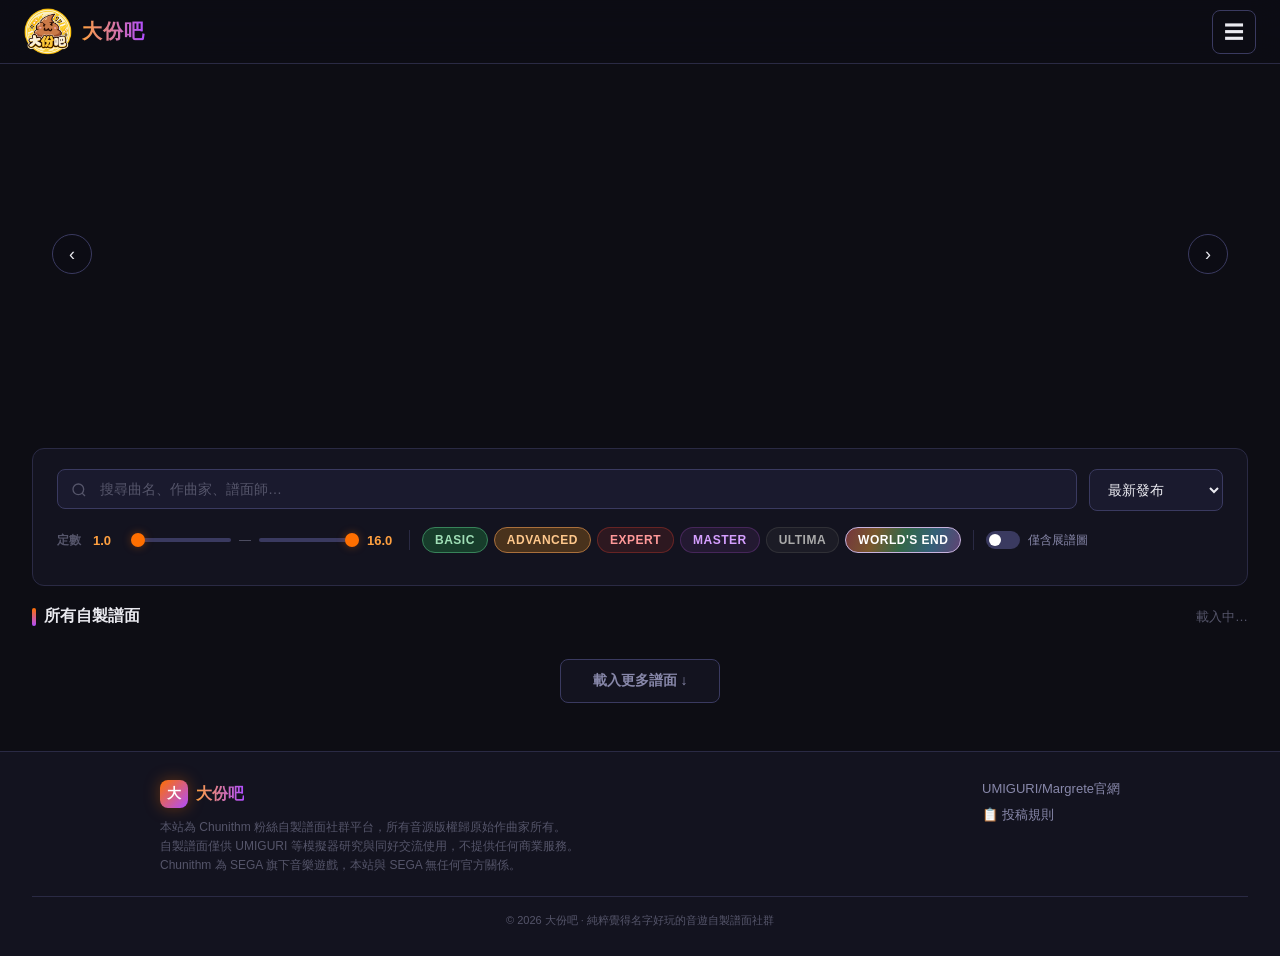
==== commit fe159ef5: "feat: unify header menus and difficulties, add favorites and fix detail rendering" ====
--- a/index.html
+++ b/index.html
@@ -73,44 +73,6 @@
       -webkit-background-clip: text; -webkit-text-fill-color: transparent;
       letter-spacing: 1px;
     }
-    nav { display: flex; align-items: center; gap: 4px; }
-    nav a {
-      color: var(--text-dim); text-decoration: none;
-      padding: 8px 14px; border-radius: 8px; font-size: 14px; font-weight: 500;
-      transition: all 0.2s; white-space: nowrap;
-    }
-    nav a:hover { color: var(--text); background: rgba(255,255,255,0.07); }
-    nav a.active { color: var(--orange-light); }
-    .header-right { display: flex; align-items: center; gap: 10px; }
-    .btn-submit {
-      background: linear-gradient(135deg, var(--orange) 0%, #e05500 100%);
-      color: #fff; border: none; cursor: pointer;
-      padding: 9px 18px; border-radius: 8px; font-size: 14px; font-weight: 700;
-      box-shadow: 0 0 16px var(--orange-glow); transition: all 0.2s; white-space: nowrap;
-    }
-    .btn-submit:hover { transform: translateY(-1px); box-shadow: 0 0 24px var(--orange-glow), 0 4px 12px rgba(0,0,0,0.4); }
-    .btn-login {
-      background: transparent; color: var(--text-dim);
-      border: 1px solid var(--border-bright); cursor: pointer;
-      padding: 8px 16px; border-radius: 8px; font-size: 14px; font-weight: 500; transition: all 0.2s;
-    }
-    .btn-login:hover { color: var(--text); border-color: var(--text-dim); }
-    .hamburger { display: none; flex-direction: column; gap: 5px; cursor: pointer; padding: 4px; }
-    .hamburger span { display: block; width: 22px; height: 2px; background: var(--text-dim); border-radius: 2px; transition: all 0.3s; }
-
-    /* ===== MOBILE DRAWER ===== */
-    .drawer-overlay { display: none; position: fixed; inset: 0; z-index: 200; background: rgba(0,0,0,0.6); backdrop-filter: blur(4px); }
-    .drawer-overlay.open { display: block; }
-    .drawer {
-      position: fixed; top: 0; right: -280px; bottom: 0; width: 260px; z-index: 201;
-      background: var(--bg2); border-left: 1px solid var(--border);
-      padding: 24px 20px; display: flex; flex-direction: column; gap: 8px; transition: right 0.3s ease;
-    }
-    .drawer.open { right: 0; }
-    .drawer-close { align-self: flex-end; background: none; border: none; color: var(--text-dim); font-size: 24px; cursor: pointer; margin-bottom: 8px; }
-    .drawer a { color: var(--text-dim); text-decoration: none; padding: 12px 16px; border-radius: 8px; font-size: 15px; font-weight: 500; transition: all 0.2s; }
-    .drawer a:hover { color: var(--text); background: rgba(255,255,255,0.07); }
-
     /* ===== MODAL ===== */
     .modal-overlay { display: none; position: fixed; inset: 0; z-index: 300; background: rgba(0,0,0,0.7); backdrop-filter: blur(8px); align-items: center; justify-content: center; }
     .modal-overlay.open { display: flex; }
@@ -153,7 +115,6 @@
     .diff-master { background: #4a1a7a; color: #d59fff; border: 1px solid #7d3c98; }
     .diff-ultima { background: #1a1a1a; color: #aaa;    border: 1px solid #555; }
     .diff-expert { background: #5a0a0a; color: #ff9999; border: 1px solid #c0392b; }
-    .diff-we     { background: #2a1a2a; color: var(--worlds-end); border: 1px solid #c8a8e0; }
     .carousel-rating { display: flex; align-items: center; gap: 6px; }
     .stars { color: #ffd700; font-size: 14px; letter-spacing: 1px; }
     .carousel-actions { display: flex; gap: 10px; flex-wrap: wrap; max-width: 100%; }
@@ -196,8 +157,6 @@
     .diff-tag.master.active { background: rgba(125,60,152,0.4); border-color: #7d3c98; }
     .diff-tag.ultima { background: rgba(80,80,80,0.15); color: #aaa; border-color: rgba(80,80,80,0.4); }
     .diff-tag.ultima.active { background: rgba(80,80,80,0.4); border-color: #666; }
-    .diff-tag.we { background: rgba(200,168,224,0.1); color: var(--worlds-end); border-color: rgba(200,168,224,0.3); }
-    .diff-tag.we.active { background: rgba(200,168,224,0.25); border-color: #c8a8e0; }
     .topic-tags { display: flex; gap: 6px; flex-wrap: wrap; }
     .topic-tag { padding: 4px 10px; border-radius: 20px; font-size: 12px; font-weight: 500; cursor: pointer; background: rgba(255,255,255,0.05); border: 1px solid var(--border); color: var(--text-dim); transition: all 0.2s; }
     .topic-tag:hover { border-color: var(--orange); color: var(--orange-light); }
@@ -261,8 +220,6 @@
     /* ===== RESPONSIVE ===== */
     @media (max-width: 1100px) { .chart-grid { grid-template-columns: repeat(3, 1fr); } }
     @media (max-width: 840px) {
-      nav { display: none; }
-      .hamburger { display: flex; }
       .carousel-wrap { height: 300px; margin: 16px 16px 0; }
       .carousel-content { padding: 16px 48px 36px; flex-direction: column; align-items: stretch; gap: 10px; }
       .carousel-info { flex: none; }
@@ -277,61 +234,30 @@
       .search-section, .grid-section { padding-left: 16px; padding-right: 16px; }
     }
     @media (max-width: 500px) {
-      .header-right .btn-submit { display: none; }
       .carousel-wrap { height: 280px; }
       .carousel-content { padding-left: 38px; padding-right: 38px; }
       .carousel-title { font-size: 16px; }
     }
     @media (prefers-reduced-motion: reduce) { .carousel-track, .carousel-bg { transition: none; } }
-  .account-link:hover { opacity:.8; }
-.account-link:focus-visible { outline:2px solid var(--orange); outline-offset:4px; }
-.account-link { display:inline-flex;align-items:center;gap:8px;min-width:0;color:inherit;text-decoration:none;cursor:pointer; }
-.account-link:hover { opacity:.8; }
-.account-link:focus-visible { outline:2px solid var(--orange);outline-offset:4px; }
 </style>
 <script defer src="js/login-controls.js"></script>
 <script type="module" src="js/auth.js"></script>
 <script type="module" src="js/pages/index.js"></script>
 <link rel="stylesheet" href="css/brand-logo.css" />
+<link rel="stylesheet" href="css/site-header.css">
+<link rel="stylesheet" href="css/difficulty.css">
+<script defer src="js/site-header.js"></script>
 </head>
 <body>
 
 <!-- ===== HEADER ===== -->
-<header>
-  <a class="logo" href="index.html" aria-label="大份吧首頁">
+<header><a class="logo" href="index.html" aria-label="大份吧首頁">
     <img class="brand-logo" src="assets/logo_daifenba.png" alt="" width="48" height="48" />
     <span class="logo-text">大份吧</span>
-  </a>
-  <nav>
-    <a href="#" class="active">探索譜面</a>
-    <a href="#">工具與教學</a>
-  </nav>
-  <div class="header-right">
-    <button class="btn-submit" onclick="requireAuth(() => location.href='charter_studio.html#upload')">✦ 投稿自製譜</button>
-    <button class="btn-login" data-auth="guest" onclick="openModal()">登入 / 註冊</button><span data-auth="user" style="display:none;align-items:center;gap:8px;max-width:220px;">
-  <a class="account-link" data-account-link href="charter_studio.html#profile" aria-label="我的帳號" style="display:inline-flex;align-items:center;gap:8px;min-width:0;color:inherit;text-decoration:none;cursor:pointer;"><img data-user="avatar" alt="使用者頭像" referrerpolicy="no-referrer" style="display:none;width:28px;height:28px;border-radius:50%;object-fit:cover;" onerror="this.style.display='none'">
-  <span data-user="name" style="font-size:13px;overflow:hidden;text-overflow:ellipsis;white-space:nowrap;"></span>
-  </a><button class="btn-login" onclick="event.stopPropagation();logout()">登出</button>
-</span>
-    <div class="hamburger" onclick="openDrawer()">
-      <span></span><span></span><span></span>
-    </div>
-  </div>
-</header>
-
-<!-- ===== MOBILE DRAWER ===== -->
-<div class="drawer-overlay" id="drawerOverlay" onclick="closeDrawer()"></div>
-<div class="drawer" id="drawer">
-  <button class="drawer-close" onclick="closeDrawer()">✕</button>
-  <a href="#">🎵 探索譜面</a>
-  <a href="#">🛠️ 工具與教學</a>
-  <button class="btn-submit" onclick="closeDrawer();requireAuth(() => location.href='charter_studio.html');" style="margin-top:8px;">✦ 投稿自製譜</button>
-  <button class="btn-login" data-auth="guest" onclick="closeDrawer();openLoginModal();" style="margin-top:6px;">登入 / 註冊</button>
-<div data-auth="user" style="display:none;margin-top:6px;">
-  <span data-user="name" style="font-size:13px;"></span>
-  <button class="btn-login" onclick="closeDrawer();logout()">登出</button>
-</div>
-</div>
+  </a><span class="header-account" data-auth="user" style="display:none">
+  <img data-user="avatar" alt="使用者頭像" referrerpolicy="no-referrer" style="display:none" onerror="this.style.display='none'">
+  <span data-user="name"></span>
+</span></header>
 
 <!-- ===== LOGIN MODAL ===== -->
 <div class="modal-overlay" id="modalOverlay" onclick="handleOverlayClick(event)">
@@ -351,7 +277,7 @@
 </div>
 
 <div class="carousel-wrap"><button class="carousel-arrow arrow-prev" onclick="prevSlide()">‹</button><button class="carousel-arrow arrow-next" onclick="nextSlide()">›</button><div class="carousel-track" id="carouselTrack"></div><div class="carousel-dots" id="carouselDots"></div></div>
-<div class="search-section">
+<div class="search-section" id="searchSection">
   <div class="search-card">
     <div class="search-row">
       <div class="search-input-wrap">
@@ -376,6 +302,8 @@
       </div>
       <span style="width:1px;height:20px;background:var(--border);flex-shrink:0;"></span>
       <div class="diff-tags">
+        <button class="diff-tag basic" onclick="filterDifficulty(this,'BASIC')">BASIC</button>
+        <button class="diff-tag advanced" onclick="filterDifficulty(this,'ADVANCED')">ADVANCED</button>
         <button class="diff-tag expert" onclick="filterDifficulty(this,'EXPERT')">EXPERT</button>
         <button class="diff-tag master" onclick="filterDifficulty(this,'MASTER')">MASTER</button>
         <button class="diff-tag ultima" onclick="filterDifficulty(this,'ULTIMA')">ULTIMA</button>
@@ -399,7 +327,7 @@
 <!-- ===== CHART GRID ===== -->
 <div class="grid-section">
   <div class="section-header">
-    <div class="section-title">所有自製譜面</div>
+    <div class="section-title" id="chartSectionTitle">所有自製譜面</div>
     <span class="result-count" id="resultCount">載入中…</span>
   </div>
   <div class="chart-grid" id="chartGrid"></div>
@@ -423,9 +351,7 @@
       </p>
     </div>
     <div class="footer-links">
-      <a href="#">💬 官方 Discord 社群</a>
-      <a href="#">🛠️ UMIGURI 模擬器教學</a>
-      <a href="#">🎼 Margrete 工具下載</a>
+    <a href="https://umgr.inonote.jp/en/" target="_blank" rel="noopener noreferrer">UMIGURI/Margrete官網</a>
       <a href="#">📋 投稿規則</a>
     </div>
   </div>
@@ -439,16 +365,6 @@
 function closeModal() { modalOverlay.classList.remove('open'); }
 function handleOverlayClick(e) { if (e.target === modalOverlay) closeModal(); }
 
-// ---- Drawer ----
-function openDrawer() {
-  document.getElementById('drawer').classList.add('open');
-  document.getElementById('drawerOverlay').classList.add('open');
-}
-function closeDrawer() {
-  document.getElementById('drawer').classList.remove('open');
-  document.getElementById('drawerOverlay').classList.remove('open');
-}
-
 // ---- Range Slider ----
 function updateRange(type, val) {
   document.getElementById(type === 'min' ? 'minVal' : 'maxVal').textContent = (parseInt(val)/10).toFixed(1);
--- a/css/site-header.css
+++ b/css/site-header.css
@@ -0,0 +1,19 @@
+header { justify-content: flex-start; gap: 12px; }
+header > .logo, header > .header-brand { margin-right: auto; min-width: 0; }
+.site-menu { position: relative; flex: 0 0 auto; }
+.site-menu summary { list-style: none; cursor: pointer; display: flex; align-items: center; justify-content: center; width: 44px; height: 44px; border: 1px solid #3a3a60; border-radius: 8px; color: #eaeaf0; font-size: 20px; line-height: 1; }
+.site-menu summary::-webkit-details-marker { display: none; }
+.site-menu summary:focus-visible, .site-menu-panel :focus-visible { outline: 2px solid #ffa040; outline-offset: 2px; }
+header .site-menu-panel { display: flex; flex-direction: column; align-items: stretch; gap: 0; position: absolute; right: 0; top: calc(100% + 10px); width: min(220px, calc(100vw - 32px)); max-height: calc(100dvh - 88px); overflow-y: auto; padding: 6px; border: 1px solid #3a3a60; border-radius: 12px; background: #13131f; box-shadow: 0 12px 32px #0008; z-index: 500; }
+.site-menu:not([open]) .site-menu-panel { display: none; }
+header .site-menu-panel a, header .site-menu-panel button { display: block; width: 100%; padding: 12px; border: 0; border-radius: 6px; background: transparent; color: #eaeaf0; font: inherit; font-size: 14px; text-align: left; text-decoration: none; cursor: pointer; }
+header .site-menu-panel a:hover, header .site-menu-panel button:hover { background: #ffffff12; color: #ffa040; }
+.header-account { display: inline-flex; align-items: center; gap: 8px; min-width: 0; max-width: 220px; cursor: default; }
+.header-account img { width: 28px; height: 28px; border-radius: 50%; object-fit: cover; flex-shrink: 0; }
+.header-account [data-user="name"] { font-size: 13px; white-space: nowrap; overflow: hidden; text-overflow: ellipsis; }
+@media (max-width: 500px) {
+  header { padding-left: 12px; padding-right: 12px; gap: 8px; }
+  .header-account { max-width: 100px; }
+  header .logo-text { font-size: 16px; }
+  header .breadcrumb { display: none; }
+}
--- a/css/difficulty.css
+++ b/css/difficulty.css
@@ -0,0 +1,12 @@
+.diff-basic, .diff-tag.basic, .diff-opt.basic { background: #173d2b; color: #a0dfb7; border: 1px solid #38835a; }
+.diff-advanced, .diff-tag.advanced, .diff-opt.advanced { background: #49321c; color: #ffc88c; border: 1px solid #aa703c; }
+.diff-tag.basic.active, .diff-opt.basic.selected { background: #285b3f; border-color: #80d69f; box-shadow: 0 0 0 1px #80d69f; }
+.diff-tag.advanced.active, .diff-opt.advanced.selected { background: #694722; border-color: #ffc88c; box-shadow: 0 0 0 1px #ffc88c; }
+.diff-we, .diff-tag.we, .diff-opt.we { color: #fff; background: linear-gradient(110deg, #74363d, #78572d, #336748, #345f78, #604374); border: 1px solid #c7b2dd; }
+.diff-tag.we:hover, .diff-opt.we:hover { border-color: #fff; }
+.diff-tag.we.active, .diff-opt.we.selected { background: linear-gradient(110deg, #934750, #93713c, #44875f, #437d9d, #805996); border-color: #fff; box-shadow: 0 0 0 2px #d9c5ee; }
+.diff-tag:focus-visible, .diff-opt:focus-visible { outline: 2px solid #fff; outline-offset: 3px; }
+.diff-basic, .diff-advanced, .diff-we { white-space: nowrap; }
+.diff-expert { background: #5a0a0a; color: #ff9999; border: 1px solid #c0392b; }
+.diff-master { background: #4a1a7a; color: #d59fff; border: 1px solid #7d3c98; }
+.diff-ultima { background: #1a1a1a; color: #aaa; border: 1px solid #555; }
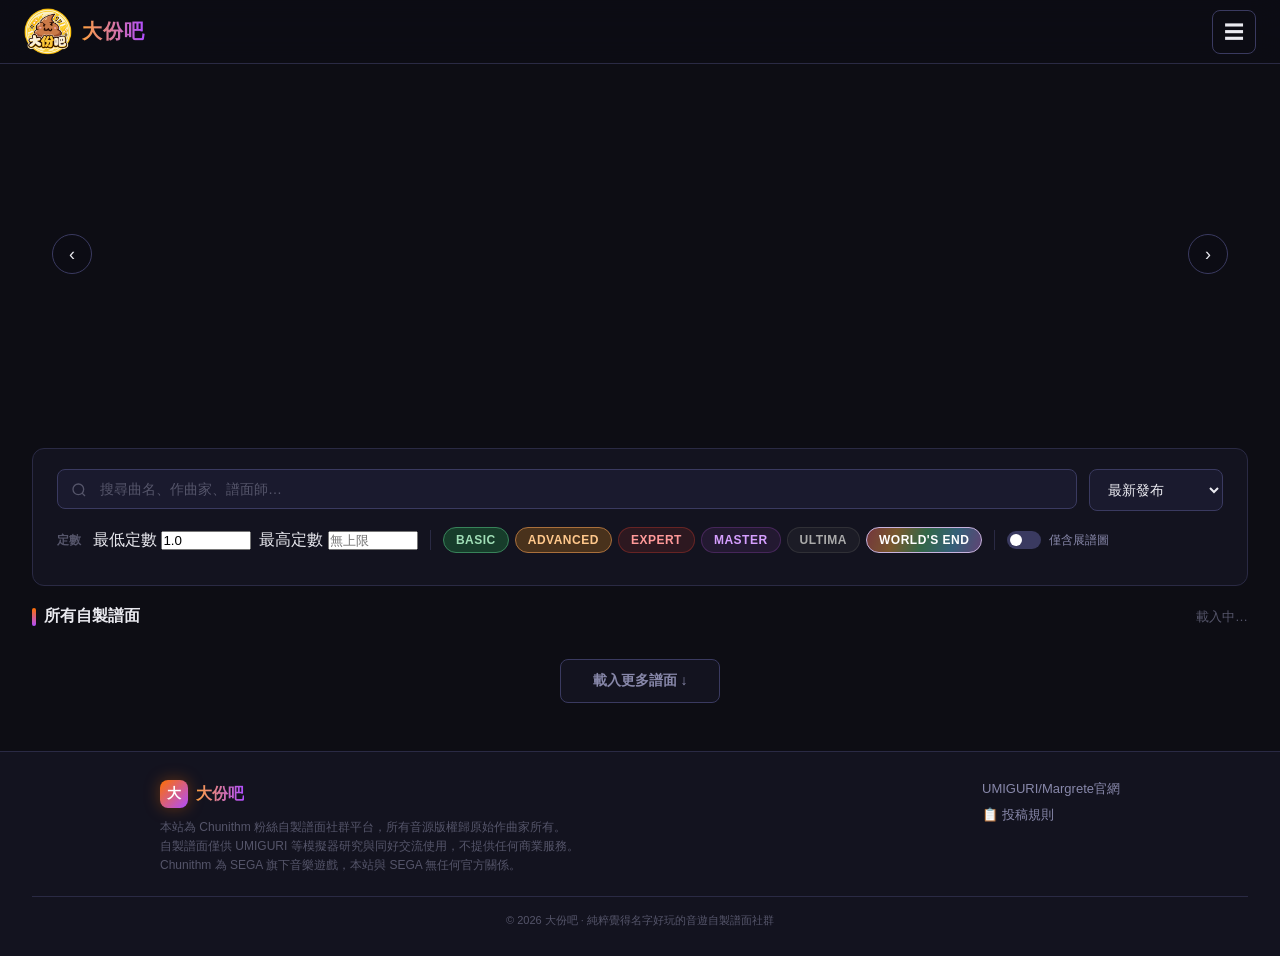
==== commit 3c6bf403: "feat: add Worlds End metadata, uncapped ratings and attribute badges" ====
--- a/index.html
+++ b/index.html
@@ -145,7 +145,8 @@
     .sort-select:focus { border-color: var(--orange); }
     .filter-row { display: flex; align-items: center; gap: 12px; flex-wrap: wrap; }
     .filter-label { font-size: 12px; font-weight: 600; color: var(--text-dimmer); white-space: nowrap; }
-    .range-wrap { display: flex; align-items: center; gap: 8px; }
+    [hidden] { display: none !important; }
+    .range-wrap { display: flex; align-items: center; gap: 8px; flex-wrap: wrap; }
     .range-wrap input[type=range] { -webkit-appearance: none; width: 100px; height: 4px; background: var(--border-bright); border-radius: 2px; outline: none; cursor: pointer; }
     .range-wrap input[type=range]::-webkit-slider-thumb { -webkit-appearance: none; width: 14px; height: 14px; border-radius: 50%; background: var(--orange); box-shadow: 0 0 8px var(--orange-glow); cursor: pointer; }
     .range-value { font-size: 13px; color: var(--orange-light); font-weight: 700; min-width: 30px; }
@@ -292,16 +293,12 @@
       </select>
     </div>
     <div class="filter-row">
-      <span class="filter-label">定數</span>
-      <div class="range-wrap">
-        <span class="range-value" id="minVal">1.0</span>
-        <input type="range" min="10" max="160" value="10" step="1" oninput="updateRange('min',this.value)">
-        <span style="color:var(--text-dimmer);font-size:12px;">—</span>
-        <input type="range" min="10" max="160" value="160" step="1" oninput="updateRange('max',this.value)">
-        <span class="range-value" id="maxVal">16.0</span>
+      <span class="filter-label" id="constantLabel">定數</span>
+      <div class="range-wrap" id="constantFilters">
+        <label>最低定數 <input id="minVal" type="number" min="1" step="0.1" value="1.0" style="width:90px" onchange="updateRange('min',this.value)"></label><label>最高定數 <input id="maxVal" type="number" min="1" step="0.1" placeholder="無上限" style="width:90px" onchange="updateRange('max',this.value)"></label>
       </div>
       <span style="width:1px;height:20px;background:var(--border);flex-shrink:0;"></span>
-      <div class="diff-tags">
+      <div id="weFilters" hidden><label>Star Level <select id="weSearchStar" onchange="updateWeSearch()"><option value="">全部</option><option value="1">★</option><option value="2">★★</option><option value="3">★★★</option><option value="4">★★★★</option><option value="5">★★★★★</option></select></label><label>WE Attribute <input id="weSearchAttribute" placeholder="文字搜尋" onchange="updateWeSearch()"></label></div><div class="diff-tags">
         <button class="diff-tag basic" onclick="filterDifficulty(this,'BASIC')">BASIC</button>
         <button class="diff-tag advanced" onclick="filterDifficulty(this,'ADVANCED')">ADVANCED</button>
         <button class="diff-tag expert" onclick="filterDifficulty(this,'EXPERT')">EXPERT</button>
--- a/css/difficulty.css
+++ b/css/difficulty.css
@@ -7,6 +7,19 @@
 .diff-tag.we.active, .diff-opt.we.selected { background: linear-gradient(110deg, #934750, #93713c, #44875f, #437d9d, #805996); border-color: #fff; box-shadow: 0 0 0 2px #d9c5ee; }
 .diff-tag:focus-visible, .diff-opt:focus-visible { outline: 2px solid #fff; outline-offset: 3px; }
 .diff-basic, .diff-advanced, .diff-we { white-space: nowrap; }
+.worlds-end-overlay { position:absolute; top:8px; right:8px; display:flex; flex-direction:column; align-items:flex-end; gap:8px; max-width:calc(100% - 16px); pointer-events:none; }
+.worlds-end-overlay .card-diff-badge { position:static; }
+.we-attribute-badge { box-sizing:border-box; display:flex; align-items:center; justify-content:center; flex-shrink:0; width:52px; height:52px; padding:3px; border-radius:7px; background:linear-gradient(135deg,#ff3b30,#ff9500,#ffcc00,#34c759,#00c7be,#007aff,#af52de); color:#fff; font-size:34px; font-weight:900; line-height:1.1; text-align:center; overflow-wrap:anywhere; border:1px solid rgba(255,255,255,.35); box-shadow:0 4px 12px rgba(0,0,0,.3); text-shadow:0 1px 3px rgba(0,0,0,.65); }
+.we-attribute-short { font-size:20px; }
+.we-attribute-long { font-size:10px; }
+.studio-difficulty-stack { display:flex; flex-direction:column; align-items:flex-end; gap:8px; }
+@media (max-width:600px) {
+  .worlds-end-overlay { gap:6px; }
+  .worlds-end-overlay .card-diff-badge { font-size:10px; letter-spacing:.3px; padding:3px 6px; }
+  .we-attribute-badge { width:44px; height:44px; font-size:28px; }
+  .we-attribute-short { font-size:17px; }
+  .we-attribute-long { font-size:9px; }
+}
 .diff-expert { background: #5a0a0a; color: #ff9999; border: 1px solid #c0392b; }
 .diff-master { background: #4a1a7a; color: #d59fff; border: 1px solid #7d3c98; }
 .diff-ultima { background: #1a1a1a; color: #aaa; border: 1px solid #555; }
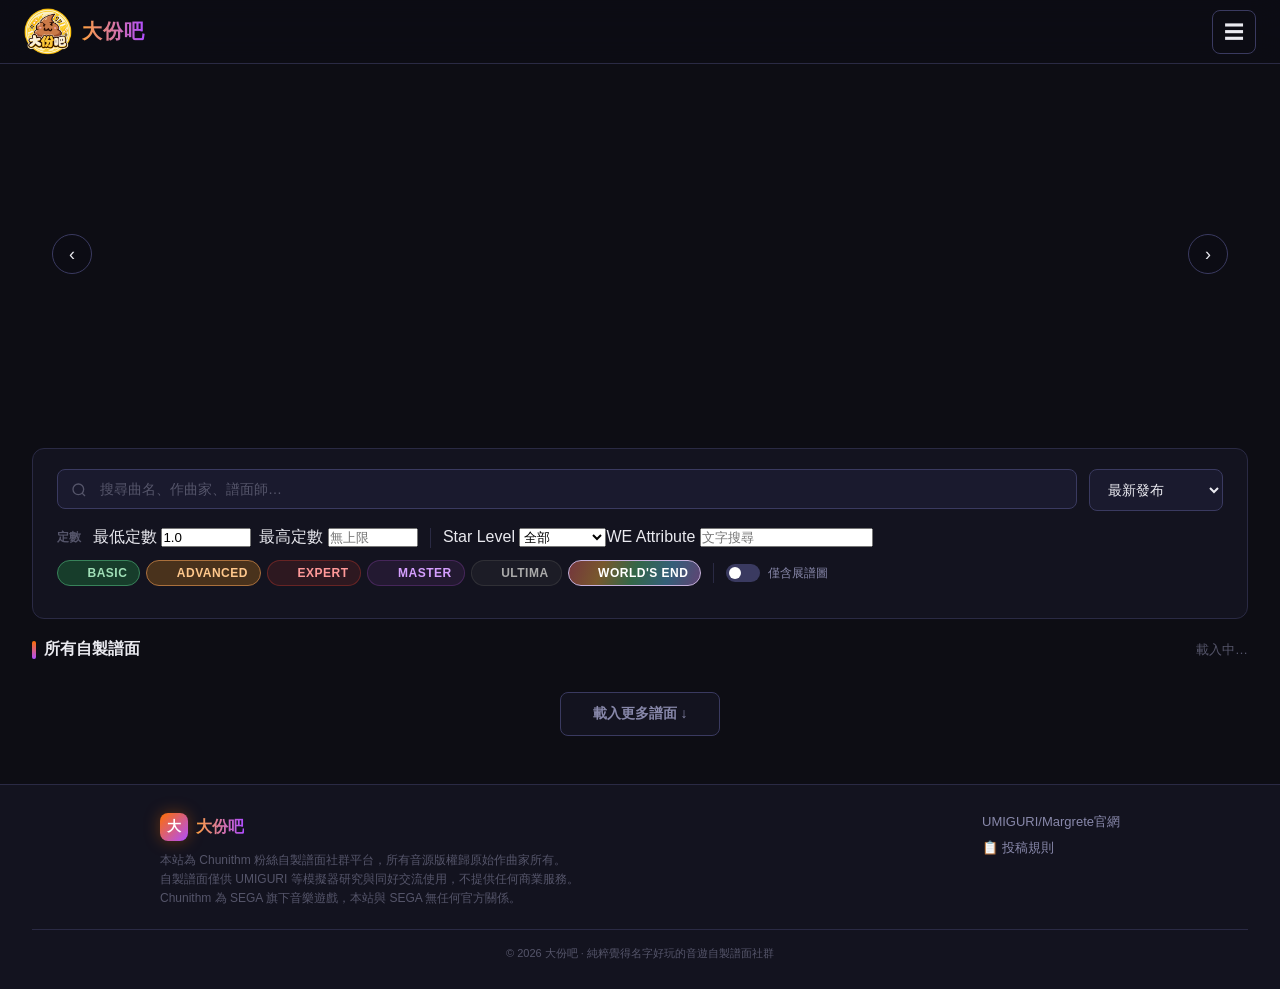
==== commit dafe596e: "feat: add multi-difficulty search and refine chart media status UI" ====
--- a/index.html
+++ b/index.html
@@ -122,8 +122,6 @@
     .carousel-dots { z-index: 3; }
     .btn-viewer { background: rgba(255,255,255,0.1); border: 1px solid rgba(255,255,255,0.2); color: var(--text); padding: 9px 16px; border-radius: 8px; font-size: 13px; font-weight: 600; cursor: pointer; transition: all 0.2s; white-space: nowrap; }
     .btn-viewer:hover { background: rgba(255,255,255,0.17); }
-    .btn-dl { background: var(--orange); border: none; color: #fff; padding: 9px 16px; border-radius: 8px; font-size: 13px; font-weight: 700; cursor: pointer; box-shadow: 0 0 12px var(--orange-glow); transition: all 0.2s; white-space: nowrap; }
-    .btn-dl:hover { background: var(--orange-light); }
     .carousel-dots { position: absolute; bottom: 16px; left: 50%; transform: translateX(-50%); display: flex; gap: 8px; }
     .dot { width: 8px; height: 8px; border-radius: 50%; background: rgba(255,255,255,0.25); border: none; cursor: pointer; transition: all 0.3s; padding: 0; }
     .dot.active { background: var(--orange); width: 24px; border-radius: 4px; box-shadow: 0 0 8px var(--orange-glow); }
@@ -180,17 +178,10 @@
     .chart-grid { display: grid; grid-template-columns: repeat(4, 1fr); gap: 16px; }
     .chart-card { background: var(--card-bg); border: 1px solid var(--border); border-radius: var(--radius); overflow: hidden; cursor: pointer; transition: all 0.25s; position: relative; display: flex; flex-direction: column; }
     .chart-card:hover { border-color: var(--orange); transform: translateY(-4px); box-shadow: 0 8px 32px rgba(255,111,0,0.15), 0 0 0 1px rgba(255,111,0,0.1); }
-    .chart-card:hover .card-hover-actions { opacity: 1; }
     .chart-card:hover .card-cover-img { transform: scale(1.06); }
     .card-cover { position: relative; overflow: hidden; aspect-ratio: 16/9; background: var(--bg3); }
     .card-cover-img { width: 100%; height: 100%; display: flex; align-items: center; justify-content: center; font-size: 48px; background: linear-gradient(135deg, #1a1a2e, #2a1a3e); transition: transform 0.4s ease; }
     .card-diff-badge { position: absolute; top: 8px; right: 8px; padding: 3px 8px; border-radius: 6px; font-size: 11px; font-weight: 800; letter-spacing: 1px; }
-    .card-viewer-badge { position: absolute; top: 8px; left: 8px; background: rgba(61,228,255,0.15); border: 1px solid rgba(61,228,255,0.3); color: var(--neon-blue); padding: 3px 8px; border-radius: 6px; font-size: 11px; font-weight: 700; }
-    .card-hover-actions { position: absolute; inset: 0; background: rgba(13,13,20,0.7); display: flex; align-items: center; justify-content: center; gap: 10px; opacity: 0; transition: opacity 0.25s; }
-    .card-hover-btn { background: rgba(255,255,255,0.1); border: 1px solid rgba(255,255,255,0.2); color: var(--text); padding: 8px 14px; border-radius: 8px; font-size: 12px; font-weight: 600; cursor: pointer; transition: all 0.2s; backdrop-filter: blur(4px); }
-    .card-hover-btn:hover { background: var(--orange); border-color: var(--orange); }
-    .card-hover-btn.primary { background: var(--orange); border-color: var(--orange); }
-    .card-hover-btn.primary:hover { background: var(--orange-light); }
     .card-body { padding: 12px 14px 14px; flex: 1; display: flex; flex-direction: column; }
     .card-title { font-size: 14px; font-weight: 800; line-height: 1.3; margin-bottom: 4px; color: var(--text); }
     .card-composer { font-size: 12px; color: var(--text-dimmer); margin-bottom: 4px; }
@@ -247,6 +238,7 @@
 <link rel="stylesheet" href="css/brand-logo.css" />
 <link rel="stylesheet" href="css/site-header.css">
 <link rel="stylesheet" href="css/difficulty.css">
+<link rel="stylesheet" href="css/chart-media-status.css">
 <script defer src="js/site-header.js"></script>
 </head>
 <body>
@@ -298,13 +290,13 @@
         <label>最低定數 <input id="minVal" type="number" min="1" step="0.1" value="1.0" style="width:90px" onchange="updateRange('min',this.value)"></label><label>最高定數 <input id="maxVal" type="number" min="1" step="0.1" placeholder="無上限" style="width:90px" onchange="updateRange('max',this.value)"></label>
       </div>
       <span style="width:1px;height:20px;background:var(--border);flex-shrink:0;"></span>
-      <div id="weFilters" hidden><label>Star Level <select id="weSearchStar" onchange="updateWeSearch()"><option value="">全部</option><option value="1">★</option><option value="2">★★</option><option value="3">★★★</option><option value="4">★★★★</option><option value="5">★★★★★</option></select></label><label>WE Attribute <input id="weSearchAttribute" placeholder="文字搜尋" onchange="updateWeSearch()"></label></div><div class="diff-tags">
-        <button class="diff-tag basic" onclick="filterDifficulty(this,'BASIC')">BASIC</button>
-        <button class="diff-tag advanced" onclick="filterDifficulty(this,'ADVANCED')">ADVANCED</button>
-        <button class="diff-tag expert" onclick="filterDifficulty(this,'EXPERT')">EXPERT</button>
-        <button class="diff-tag master" onclick="filterDifficulty(this,'MASTER')">MASTER</button>
-        <button class="diff-tag ultima" onclick="filterDifficulty(this,'ULTIMA')">ULTIMA</button>
-        <button class="diff-tag we" onclick="filterDifficulty(this,'WORLDS_END')">WORLD'S END</button>
+      <div id="weFilters"><label>Star Level <select id="weSearchStar" onchange="updateWeSearch()"><option value="">全部</option><option value="1">★</option><option value="2">★★</option><option value="3">★★★</option><option value="4">★★★★</option><option value="5">★★★★★</option></select></label><label>WE Attribute <input id="weSearchAttribute" placeholder="文字搜尋" onchange="updateWeSearch()"></label></div><div class="diff-tags">
+        <button class="diff-tag basic" aria-pressed="false" onclick="filterDifficulty(this,'BASIC')">BASIC</button>
+        <button class="diff-tag advanced" aria-pressed="false" onclick="filterDifficulty(this,'ADVANCED')">ADVANCED</button>
+        <button class="diff-tag expert" aria-pressed="false" onclick="filterDifficulty(this,'EXPERT')">EXPERT</button>
+        <button class="diff-tag master" aria-pressed="false" onclick="filterDifficulty(this,'MASTER')">MASTER</button>
+        <button class="diff-tag ultima" aria-pressed="false" onclick="filterDifficulty(this,'ULTIMA')">ULTIMA</button>
+        <button class="diff-tag we" aria-pressed="false" onclick="filterDifficulty(this,'WORLDS_END')">WORLD'S END</button>
       </div>
       <span style="width:1px;height:20px;background:var(--border);flex-shrink:0;"></span>
       <label class="toggle-wrap">
--- a/css/difficulty.css
+++ b/css/difficulty.css
@@ -7,6 +7,9 @@
 .diff-tag.we.active, .diff-opt.we.selected { background: linear-gradient(110deg, #934750, #93713c, #44875f, #437d9d, #805996); border-color: #fff; box-shadow: 0 0 0 2px #d9c5ee; }
 .diff-tag:focus-visible, .diff-opt:focus-visible { outline: 2px solid #fff; outline-offset: 3px; }
 .diff-basic, .diff-advanced, .diff-we { white-space: nowrap; }
+.diff-tag::before { content: '✓'; visibility: hidden; display: inline-block; margin-right: 5px; }
+.diff-tag.active::before { visibility: visible; }
+.diff-tag.active { outline: 2px solid currentColor; outline-offset: 2px; }
 .worlds-end-overlay { position:absolute; top:8px; right:8px; display:flex; flex-direction:column; align-items:flex-end; gap:8px; max-width:calc(100% - 16px); pointer-events:none; }
 .worlds-end-overlay .card-diff-badge { position:static; }
 .we-attribute-badge { box-sizing:border-box; display:flex; align-items:center; justify-content:center; flex-shrink:0; width:52px; height:52px; padding:3px; border-radius:7px; background:linear-gradient(135deg,#ff3b30,#ff9500,#ffcc00,#34c759,#00c7be,#007aff,#af52de); color:#fff; font-size:34px; font-weight:900; line-height:1.1; text-align:center; overflow-wrap:anywhere; border:1px solid rgba(255,255,255,.35); box-shadow:0 4px 12px rgba(0,0,0,.3); text-shadow:0 1px 3px rgba(0,0,0,.65); }
--- a/css/chart-media-status.css
+++ b/css/chart-media-status.css
@@ -0,0 +1,20 @@
+.chart-status-overlay { position:absolute; top:12px; left:12px; display:flex; flex-direction:column; align-items:flex-start; gap:6px; max-width:calc(100% - 24px); z-index:2; pointer-events:none; }
+.chart-media-status .media-status { display:inline-flex; align-items:center; justify-content:center; box-sizing:border-box; width:88px; max-width:100%; min-height:24px; padding:3px 8px; border:1px solid; border-radius:6px; font-size:11px; line-height:16px; font-weight:700; white-space:nowrap; }
+.media-strip { color:#7de8fa; border-color:#3de4ff55; background:#153b46; }
+.media-video { color:#9ee5b6; border-color:#4eac6e66; background:#183b28; }
+.media-missing { color:#b0b0bd; border-color:#66667766; background:#242431; }
+.chart-item[role="link"] { cursor:pointer; }
+.chart-item[role="link"]:focus-visible { outline:2px solid #ffa040; outline-offset:2px; }
+.chart-status-overlay .media-status { box-shadow:0 2px 5px #0005; }
+.card-cover, .rel-cover, .chart-item-cover { position:relative; overflow:hidden; }
+/* Only the account list places media badges beside the cover. */
+.my-chart-item .chart-item-main { display:flex; align-items:flex-start; gap:16px; flex:1; min-width:240px; }
+.my-chart-item .chart-item-info { min-width:0; }
+.my-chart-item .chart-item-title { overflow-wrap:anywhere; }
+.my-chart-item .chart-status-inline { display:flex; flex-wrap:wrap; gap:6px; margin-top:8px; }
+@media (max-width:780px) {
+  .my-chart-item .chart-item-main { width:100%; min-width:0; flex:auto; }
+}
+/* Reserve the left badge column even on narrow grid cards. */
+.card-cover .worlds-end-overlay { max-width:calc(100% - 124px); }
+.card-cover .worlds-end-overlay .card-diff-badge { max-width:100%; white-space:normal; text-align:right; overflow-wrap:anywhere; box-sizing:border-box; }
